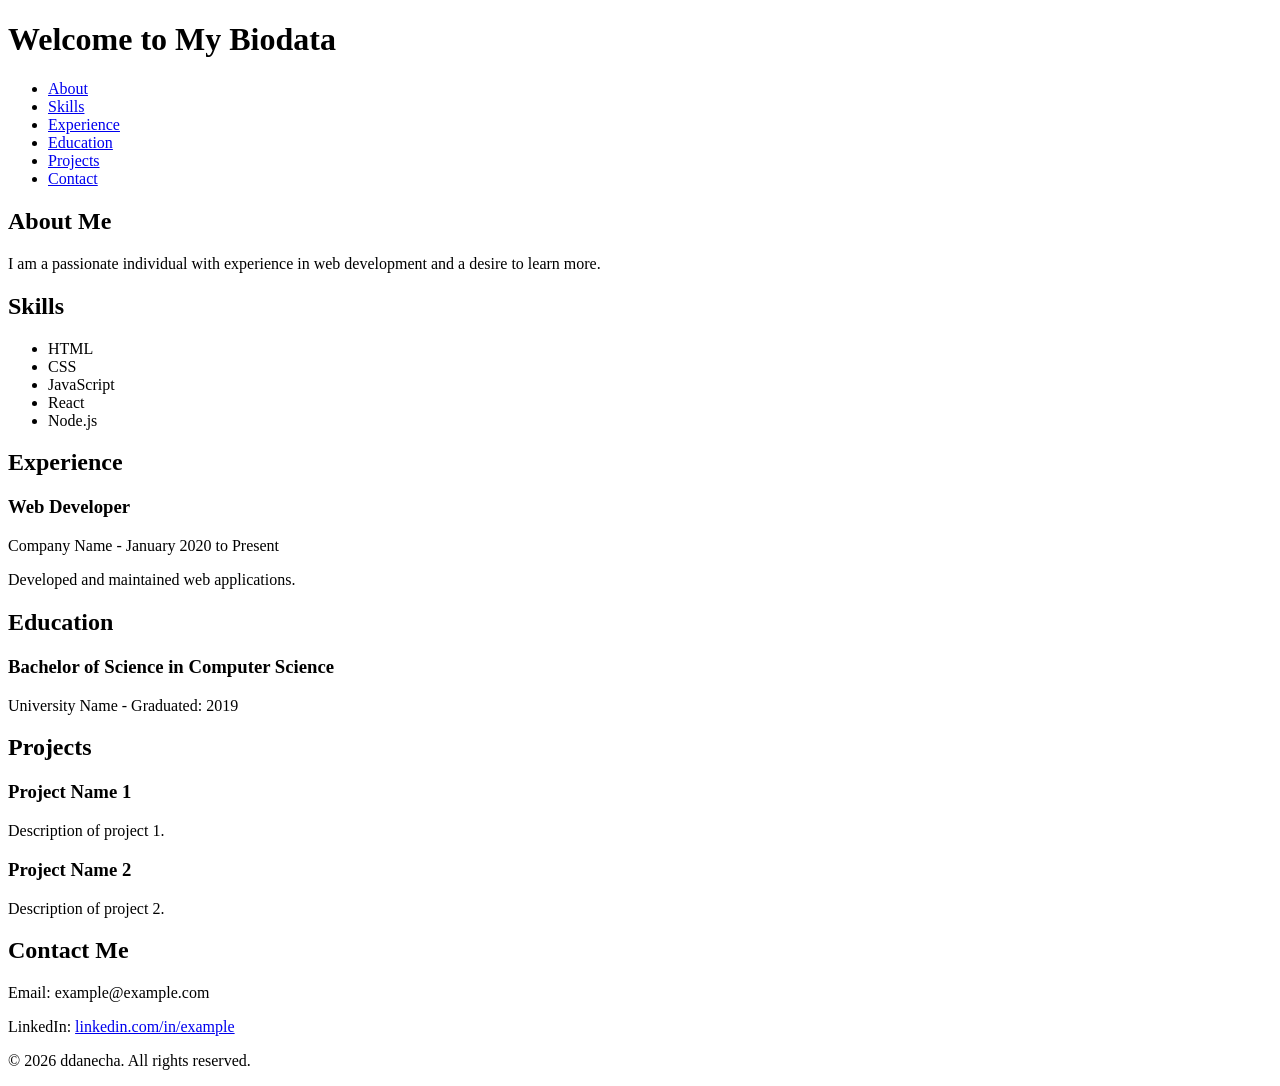
==== index.html @ c3e837b3 "Create index.html with complete biodata website" ====
<!DOCTYPE html>
<html lang="en">
<head>
    <meta charset="UTF-8">
    <meta name="viewport" content="width=device-width, initial-scale=1.0">
    <title>Biodata</title>
    <link rel="stylesheet" href="styles.css">
</head>
<body>
    <header>
        <h1>Welcome to My Biodata</h1>
    </header>
    <nav>
        <ul>
            <li><a href="#about">About</a></li>
            <li><a href="#skills">Skills</a></li>
            <li><a href="#experience">Experience</a></li>
            <li><a href="#education">Education</a></li>
            <li><a href="#projects">Projects</a></li>
            <li><a href="#contact">Contact</a></li>
        </ul>
    </nav>
    <main>
        <section id="about">
            <h2>About Me</h2>
            <p>I am a passionate individual with experience in web development and a desire to learn more.</p>
        </section>
        <section id="skills">
            <h2>Skills</h2>
            <ul>
                <li>HTML</li>
                <li>CSS</li>
                <li>JavaScript</li>
                <li>React</li>
                <li>Node.js</li>
            </ul>
        </section>
        <section id="experience">
            <h2>Experience</h2>
            <h3>Web Developer</h3>
            <p>Company Name - January 2020 to Present</p>
            <p>Developed and maintained web applications.</p>
        </section>
        <section id="education">
            <h2>Education</h2>
            <h3>Bachelor of Science in Computer Science</h3>
            <p>University Name - Graduated: 2019</p>
        </section>
        <section id="projects">
            <h2>Projects</h2>
            <h3>Project Name 1</h3>
            <p>Description of project 1.</p>
            <h3>Project Name 2</h3>
            <p>Description of project 2.</p>
        </section>
        <section id="contact">
            <h2>Contact Me</h2>
            <p>Email: example@example.com</p>
            <p>LinkedIn: <a href="https://www.linkedin.com/in/example">linkedin.com/in/example</a></p>
        </section>
    </main>
    <footer>
        <p>&copy; 2026 ddanecha. All rights reserved.</p>
    </footer>
</body>
</html>
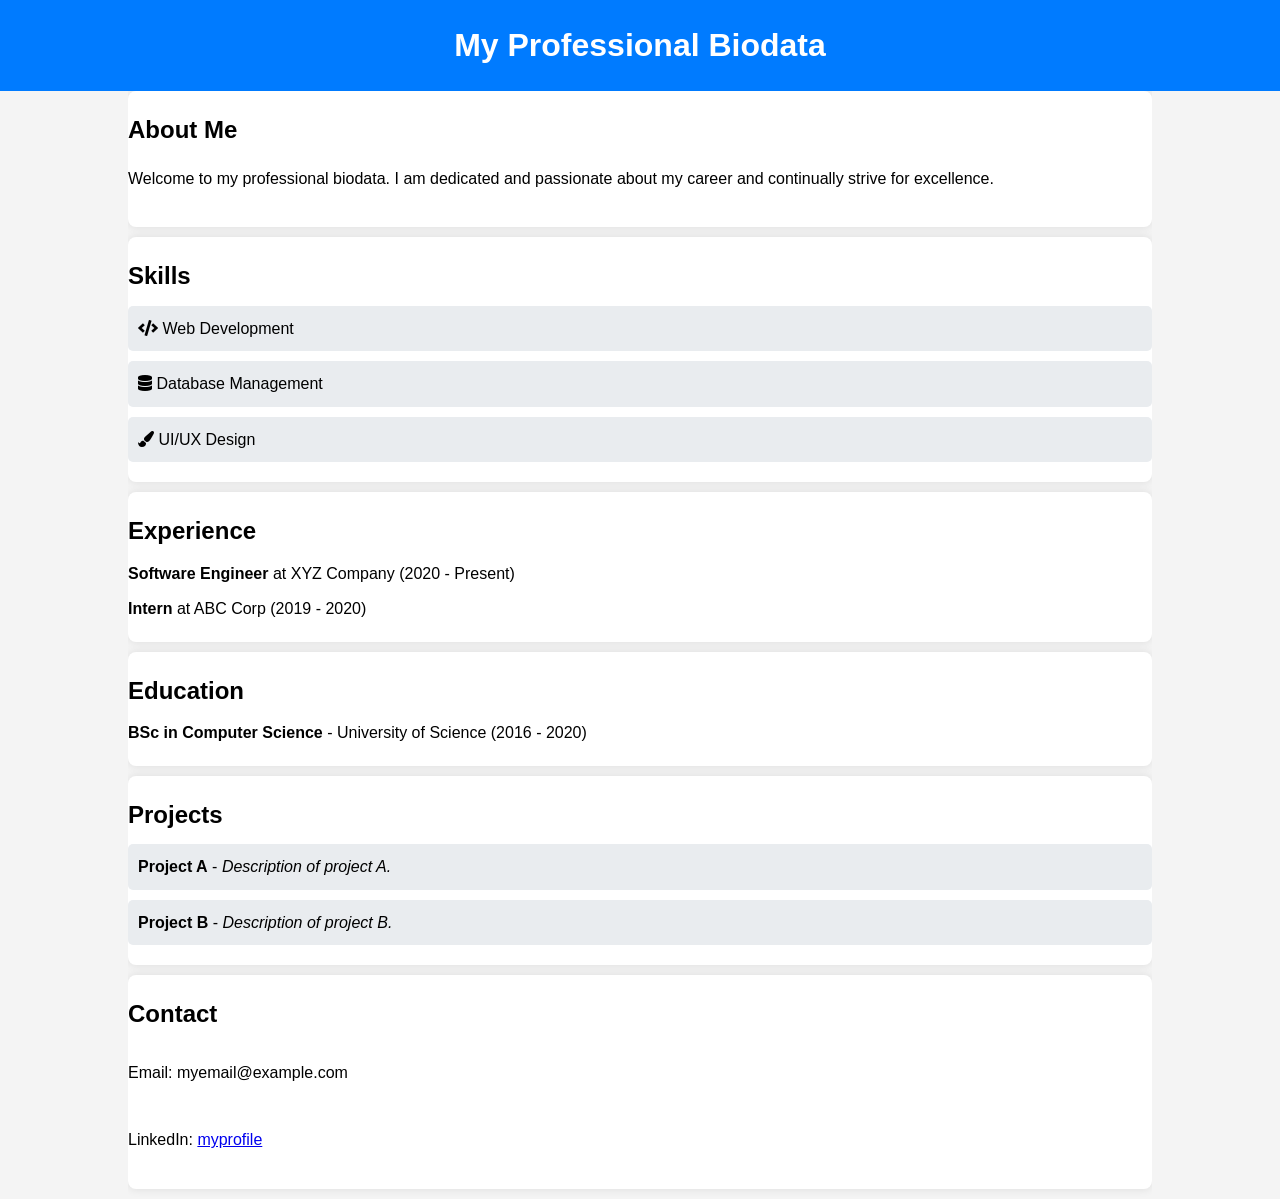
==== commit b4da5035: "Updated index.html with modern biodata design" ====
--- a/index.html
+++ b/index.html
@@ -3,64 +3,83 @@
 <head>
     <meta charset="UTF-8">
     <meta name="viewport" content="width=device-width, initial-scale=1.0">
+    <link rel="stylesheet" href="https://cdnjs.cloudflare.com/ajax/libs/font-awesome/5.15.4/css/all.min.css">
     <title>Biodata</title>
-    <link rel="stylesheet" href="styles.css">
+    <style>
+        body {
+            font-family: Arial, sans-serif;
+            line-height: 1.6;
+            margin: 0;
+            padding: 0;
+            background: #f4f4f4;
+        }
+        header {
+            background: #007bff;
+            color: #fff;
+            padding: 20px 0;
+            text-align: center;
+        }
+        .container {
+            width: 80%;
+            margin: auto;
+            overflow: hidden;
+        }
+        h1, h2, h3 {
+            margin: 0;
+        }
+        section {
+            padding: 20px 0;
+            background: #fff;
+            margin-bottom: 10px;
+            border-radius: 8px;
+            box-shadow: 0 0 10px rgba(0, 0, 0, 0.1);
+        }
+        .skills, .experience, .education, .projects, .contact {
+            display: flex;
+            flex-direction: column;
+            gap: 10px;
+        }
+        .skill, .project {
+            padding: 10px;
+            background: #e9ecef;
+            border-radius: 5px;
+        }
+    </style>
 </head>
 <body>
     <header>
-        <h1>Welcome to My Biodata</h1>
+        <h1>My Professional Biodata</h1>
     </header>
-    <nav>
-        <ul>
-            <li><a href="#about">About</a></li>
-            <li><a href="#skills">Skills</a></li>
-            <li><a href="#experience">Experience</a></li>
-            <li><a href="#education">Education</a></li>
-            <li><a href="#projects">Projects</a></li>
-            <li><a href="#contact">Contact</a></li>
-        </ul>
-    </nav>
-    <main>
-        <section id="about">
+    <div class="container">
+        <section class="hero">
             <h2>About Me</h2>
-            <p>I am a passionate individual with experience in web development and a desire to learn more.</p>
+            <p>Welcome to my professional biodata. I am dedicated and passionate about my career and continually strive for excellence.</p>
         </section>
-        <section id="skills">
+        <section class="skills">
             <h2>Skills</h2>
-            <ul>
-                <li>HTML</li>
-                <li>CSS</li>
-                <li>JavaScript</li>
-                <li>React</li>
-                <li>Node.js</li>
-            </ul>
+            <div class="skill"><i class="fas fa-code"></i> Web Development</div>
+            <div class="skill"><i class="fas fa-database"></i> Database Management</div>
+            <div class="skill"><i class="fas fa-paint-brush"></i> UI/UX Design</div>
         </section>
-        <section id="experience">
+        <section class="experience">
             <h2>Experience</h2>
-            <h3>Web Developer</h3>
-            <p>Company Name - January 2020 to Present</p>
-            <p>Developed and maintained web applications.</p>
+            <div class="job"><strong>Software Engineer</strong> at XYZ Company (2020 - Present)</div>
+            <div class="job"><strong>Intern</strong> at ABC Corp (2019 - 2020)</div>
         </section>
-        <section id="education">
+        <section class="education">
             <h2>Education</h2>
-            <h3>Bachelor of Science in Computer Science</h3>
-            <p>University Name - Graduated: 2019</p>
+            <div class="degree"><strong>BSc in Computer Science</strong> - University of Science (2016 - 2020)</div>
         </section>
-        <section id="projects">
+        <section class="projects">
             <h2>Projects</h2>
-            <h3>Project Name 1</h3>
-            <p>Description of project 1.</p>
-            <h3>Project Name 2</h3>
-            <p>Description of project 2.</p>
+            <div class="project"><strong>Project A</strong> - <i>Description of project A.</i></div>
+            <div class="project"><strong>Project B</strong> - <i>Description of project B.</i></div>
         </section>
-        <section id="contact">
-            <h2>Contact Me</h2>
-            <p>Email: example@example.com</p>
-            <p>LinkedIn: <a href="https://www.linkedin.com/in/example">linkedin.com/in/example</a></p>
+        <section class="contact">
+            <h2>Contact</h2>
+            <p>Email: myemail@example.com</p>
+            <p>LinkedIn: <a href="https://linkedin.com/in/myprofile">myprofile</a></p>
         </section>
-    </main>
-    <footer>
-        <p>&copy; 2026 ddanecha. All rights reserved.</p>
-    </footer>
+    </div>
 </body>
 </html>
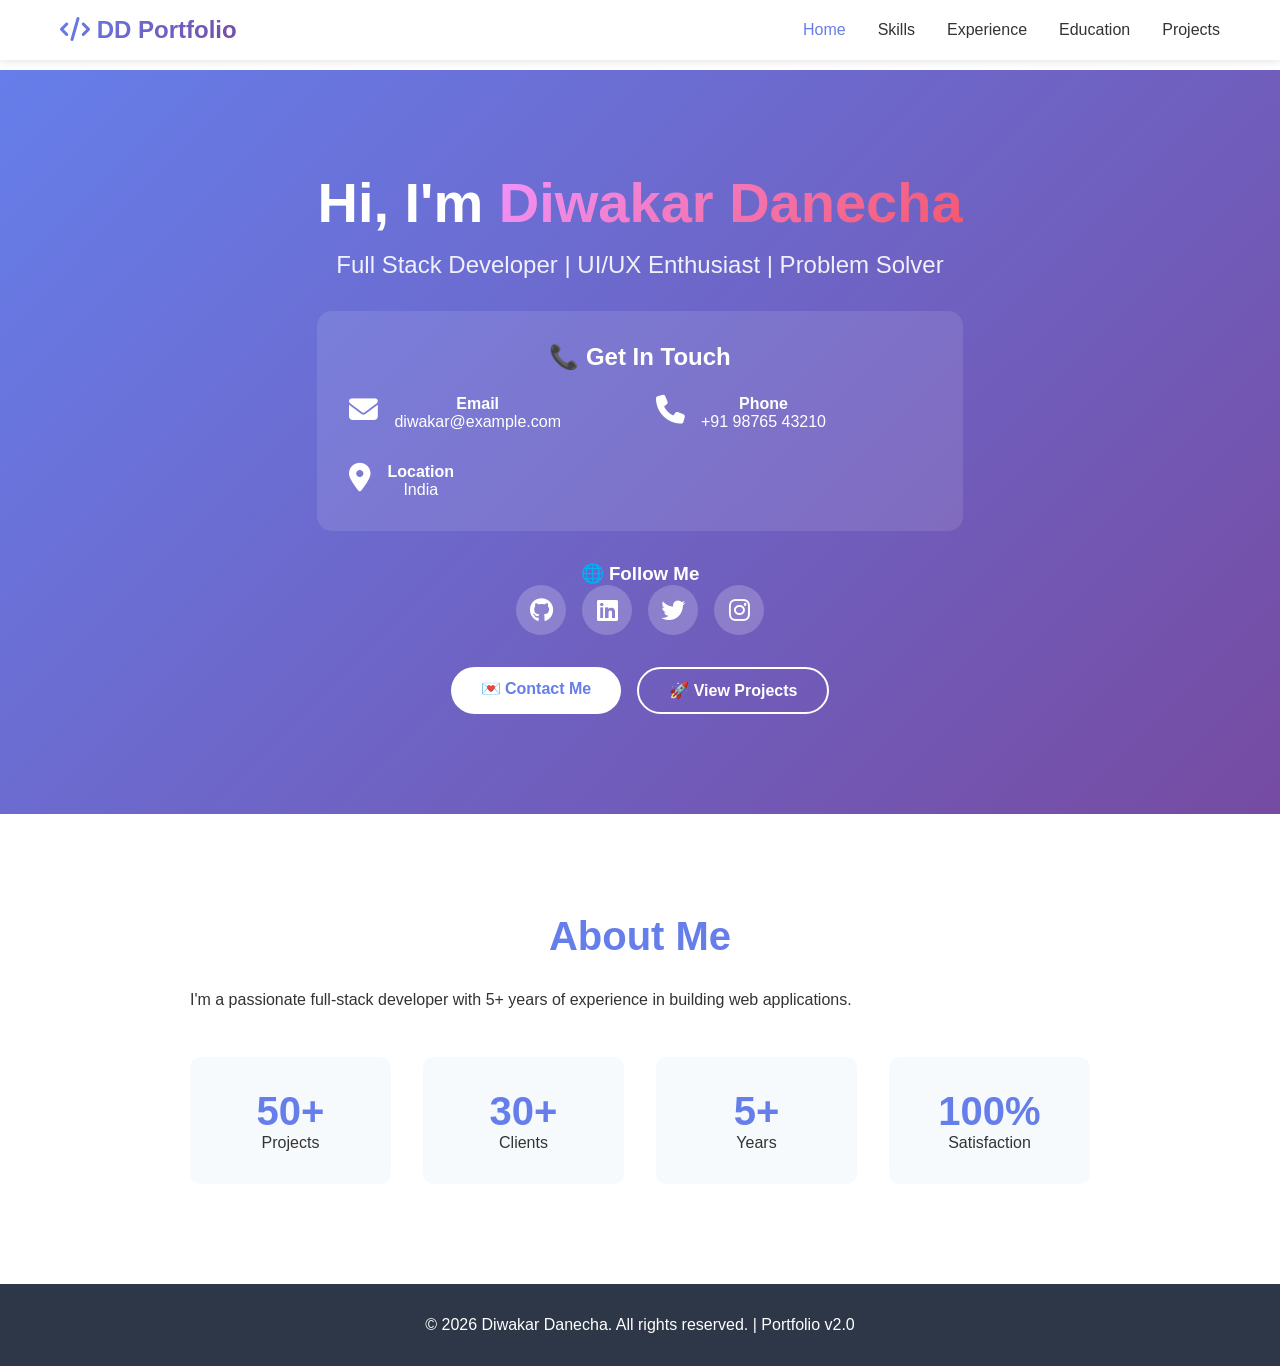
==== commit d167c697: "Revamp index.html with new layout and styles Updated the stylesheet link and title. Enhanced the lay" ====
--- a/index.html
+++ b/index.html
@@ -3,83 +3,116 @@
 <head>
     <meta charset="UTF-8">
     <meta name="viewport" content="width=device-width, initial-scale=1.0">
-    <link rel="stylesheet" href="https://cdnjs.cloudflare.com/ajax/libs/font-awesome/5.15.4/css/all.min.css">
-    <title>Biodata</title>
+    <link rel="stylesheet" href="https://cdnjs.cloudflare.com/ajax/libs/font-awesome/6.4.0/css/all.min.css">
+    <title>Diwakar Danecha - Web Developer</title>
     <style>
-        body {
-            font-family: Arial, sans-serif;
-            line-height: 1.6;
-            margin: 0;
-            padding: 0;
-            background: #f4f4f4;
-        }
-        header {
-            background: #007bff;
-            color: #fff;
-            padding: 20px 0;
-            text-align: center;
-        }
-        .container {
-            width: 80%;
-            margin: auto;
-            overflow: hidden;
-        }
-        h1, h2, h3 {
-            margin: 0;
-        }
-        section {
-            padding: 20px 0;
-            background: #fff;
-            margin-bottom: 10px;
-            border-radius: 8px;
-            box-shadow: 0 0 10px rgba(0, 0, 0, 0.1);
-        }
-        .skills, .experience, .education, .projects, .contact {
-            display: flex;
-            flex-direction: column;
-            gap: 10px;
-        }
-        .skill, .project {
-            padding: 10px;
-            background: #e9ecef;
-            border-radius: 5px;
-        }
+        * { margin: 0; padding: 0; box-sizing: border-box; }
+        body { font-family: 'Segoe UI', Tahoma, Geneva, Verdana, sans-serif; color: #333; }
+        nav { background: #fff; position: fixed; width: 100%; top: 0; z-index: 1000; box-shadow: 0 2px 8px rgba(0,0,0,0.1); }
+        .nav-container { max-width: 1200px; margin: 0 auto; display: flex; justify-content: space-between; align-items: center; padding: 1rem 20px; }
+        .logo { font-size: 1.5rem; font-weight: bold; background: linear-gradient(135deg, #667eea, #764ba2); -webkit-background-clip: text; -webkit-text-fill-color: transparent; }
+        .nav-menu { display: flex; list-style: none; gap: 2rem; }
+        .nav-link { text-decoration: none; color: #333; font-weight: 500; transition: color 0.3s; }
+        .nav-link:hover, .nav-link.active { color: #667eea; }
+        main { margin-top: 70px; }
+        .hero { background: linear-gradient(135deg, #667eea 0%, #764ba2 100%); color: white; padding: 100px 20px; text-align: center; min-height: 70vh; display: flex; align-items: center; justify-content: center; }
+        .hero-content { max-width: 800px; }
+        .hero h1 { font-size: 3.5rem; margin-bottom: 1rem; }
+        .hero h1 span { background: linear-gradient(135deg, #f093fb, #f5576c); -webkit-background-clip: text; -webkit-text-fill-color: transparent; }
+        .hero-subtitle { font-size: 1.5rem; opacity: 0.9; }
+        .contact-section { background: rgba(255,255,255,0.1); padding: 2rem; border-radius: 15px; margin: 2rem 0; }
+        .contact-section h3 { font-size: 1.5rem; margin-bottom: 1.5rem; }
+        .contact-details { display: grid; grid-template-columns: repeat(auto-fit, minmax(200px, 1fr)); gap: 2rem; }
+        .contact-item { display: flex; gap: 1rem; }
+        .contact-item i { font-size: 1.8rem; }
+        .social-icons { display: flex; gap: 1rem; justify-content: center; }
+        .social-icon { width: 50px; height: 50px; border-radius: 50%; background: rgba(255,255,255,0.2); display: flex; align-items: center; justify-content: center; font-size: 1.5rem; color: white; text-decoration: none; transition: all 0.3s; }
+        .social-icon:hover { background: white; color: #667eea; }
+        .hero-buttons { display: flex; gap: 1rem; justify-content: center; margin-top: 2rem; }
+        .btn { padding: 12px 30px; border-radius: 50px; text-decoration: none; font-weight: 600; border: none; cursor: pointer; }
+        .btn-primary { background: white; color: #667eea; }
+        .btn-secondary { background: transparent; color: white; border: 2px solid white; }
+        .intro { padding: 100px 20px; background: white; }
+        .intro-content { max-width: 900px; margin: 0 auto; }
+        .intro-content h2 { font-size: 2.5rem; margin-bottom: 2rem; text-align: center; color: #667eea; }
+        .intro-stats { display: grid; grid-template-columns: repeat(4, 1fr); gap: 2rem; margin-top: 3rem; }
+        .stat-box { text-align: center; padding: 2rem; background: #f7fafc; border-radius: 10px; }
+        .stat-box h3 { font-size: 2.5rem; color: #667eea; }
+        footer { background: #2d3748; color: white; padding: 2rem; text-align: center; }
     </style>
 </head>
 <body>
-    <header>
-        <h1>My Professional Biodata</h1>
-    </header>
-    <div class="container">
+    <nav>
+        <div class="nav-container">
+            <a href="index.html" class="logo"><i class="fas fa-code"></i> DD Portfolio</a>
+            <ul class="nav-menu">
+                <li><a href="index.html" class="nav-link active">Home</a></li>
+                <li><a href="skills.html" class="nav-link">Skills</a></li>
+                <li><a href="experience.html" class="nav-link">Experience</a></li>
+                <li><a href="education.html" class="nav-link">Education</a></li>
+                <li><a href="projects.html" class="nav-link">Projects</a></li>
+            </ul>
+        </div>
+    </nav>
+
+    <main>
         <section class="hero">
-            <h2>About Me</h2>
-            <p>Welcome to my professional biodata. I am dedicated and passionate about my career and continually strive for excellence.</p>
+            <div class="hero-content">
+                <h1>Hi, I'm <span>Diwakar Danecha</span></h1>
+                <p class="hero-subtitle">Full Stack Developer | UI/UX Enthusiast | Problem Solver</p>
+                
+                <div class="contact-section">
+                    <h3>📞 Get In Touch</h3>
+                    <div class="contact-details">
+                        <div class="contact-item">
+                            <i class="fas fa-envelope"></i>
+                            <div><h4>Email</h4><p>diwakar@example.com</p></div>
+                        </div>
+                        <div class="contact-item">
+                            <i class="fas fa-phone"></i>
+                            <div><h4>Phone</h4><p>+91 98765 43210</p></div>
+                        </div>
+                        <div class="contact-item">
+                            <i class="fas fa-map-marker-alt"></i>
+                            <div><h4>Location</h4><p>India</p></div>
+                        </div>
+                    </div>
+                </div>
+
+                <div style="margin: 2rem 0;">
+                    <h3>🌐 Follow Me</h3>
+                    <div class="social-icons">
+                        <a href="#" class="social-icon"><i class="fab fa-github"></i></a>
+                        <a href="#" class="social-icon"><i class="fab fa-linkedin"></i></a>
+                        <a href="#" class="social-icon"><i class="fab fa-twitter"></i></a>
+                        <a href="#" class="social-icon"><i class="fab fa-instagram"></i></a>
+                    </div>
+                </div>
+
+                <div class="hero-buttons">
+                    <a href="mailto:diwakar@example.com" class="btn btn-primary">💌 Contact Me</a>
+                    <a href="projects.html" class="btn btn-secondary">🚀 View Projects</a>
+                </div>
+            </div>
         </section>
-        <section class="skills">
-            <h2>Skills</h2>
-            <div class="skill"><i class="fas fa-code"></i> Web Development</div>
-            <div class="skill"><i class="fas fa-database"></i> Database Management</div>
-            <div class="skill"><i class="fas fa-paint-brush"></i> UI/UX Design</div>
+
+        <section class="intro">
+            <div class="intro-content">
+                <h2>About Me</h2>
+                <p>I'm a passionate full-stack developer with 5+ years of experience in building web applications.</p>
+                
+                <div class="intro-stats">
+                    <div class="stat-box"><h3>50+</h3><p>Projects</p></div>
+                    <div class="stat-box"><h3>30+</h3><p>Clients</p></div>
+                    <div class="stat-box"><h3>5+</h3><p>Years</p></div>
+                    <div class="stat-box"><h3>100%</h3><p>Satisfaction</p></div>
+                </div>
+            </div>
         </section>
-        <section class="experience">
-            <h2>Experience</h2>
-            <div class="job"><strong>Software Engineer</strong> at XYZ Company (2020 - Present)</div>
-            <div class="job"><strong>Intern</strong> at ABC Corp (2019 - 2020)</div>
-        </section>
-        <section class="education">
-            <h2>Education</h2>
-            <div class="degree"><strong>BSc in Computer Science</strong> - University of Science (2016 - 2020)</div>
-        </section>
-        <section class="projects">
-            <h2>Projects</h2>
-            <div class="project"><strong>Project A</strong> - <i>Description of project A.</i></div>
-            <div class="project"><strong>Project B</strong> - <i>Description of project B.</i></div>
-        </section>
-        <section class="contact">
-            <h2>Contact</h2>
-            <p>Email: myemail@example.com</p>
-            <p>LinkedIn: <a href="https://linkedin.com/in/myprofile">myprofile</a></p>
-        </section>
-    </div>
+    </main>
+
+    <footer>
+        <p>&copy; 2026 Diwakar Danecha. All rights reserved. | Portfolio v2.0</p>
+    </footer>
 </body>
-</html>+</html>
